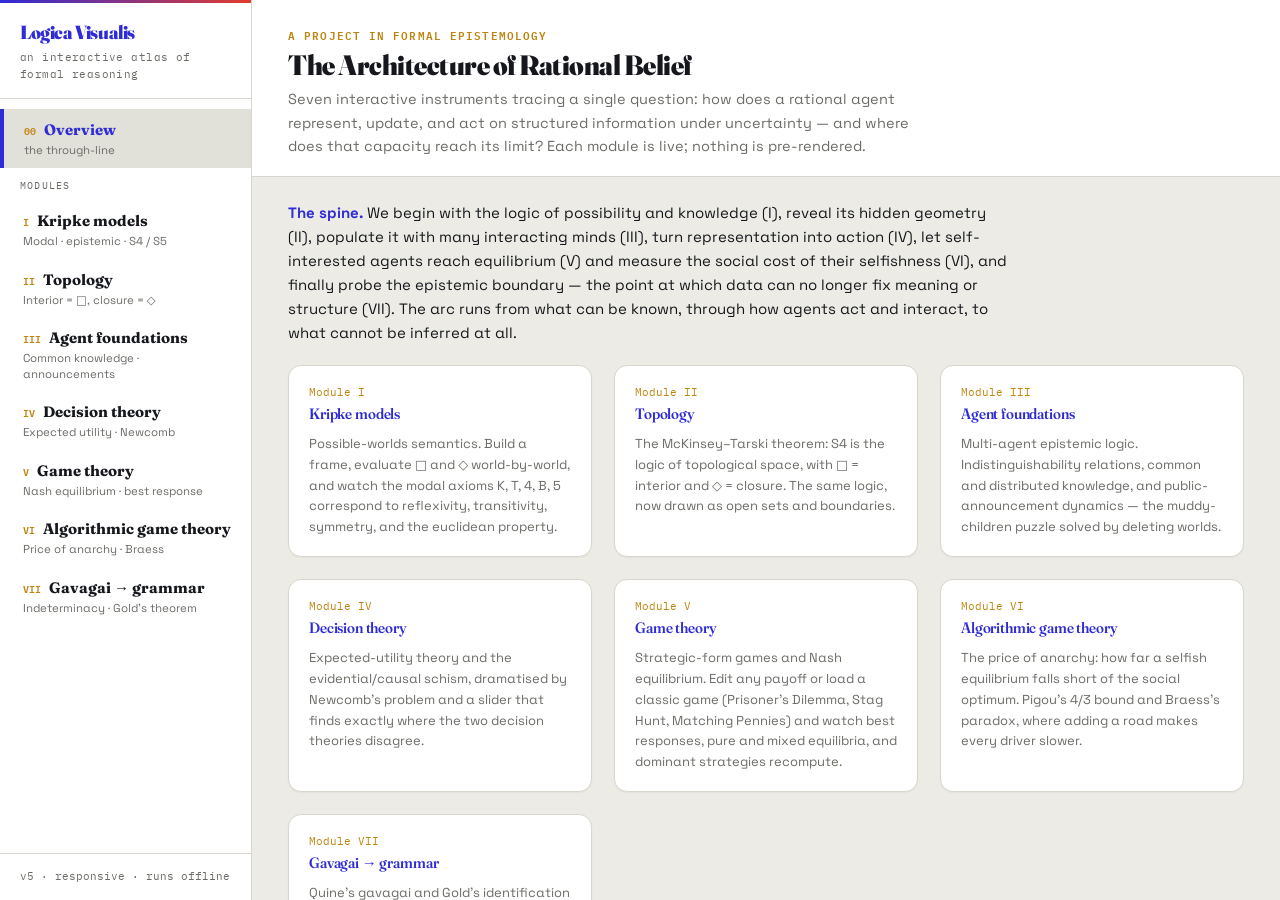
==== index.html @ fd9fca2f "Move site files to repository root" ====
<!DOCTYPE html>
<html lang="en">
<head>
  <meta charset="utf-8">
  <meta name="viewport" content="width=device-width, initial-scale=1">
  <title>Logica Visualis</title>
  <link rel="preconnect" href="https://fonts.googleapis.com">
  <link rel="preconnect" href="https://fonts.gstatic.com" crossorigin>
  <link href="https://fonts.googleapis.com/css2?family=Fraunces:ital,opsz,wght@0,9..144,500;0,9..144,600;0,9..144,900;1,9..144,500&family=Space+Grotesk:wght@400;500;700&family=IBM+Plex+Mono:ital,wght@0,400;0,500;0,600;1,400&display=swap" rel="stylesheet">
  <link rel="stylesheet" href="css/style.css?v=5">
</head>
<body>
  <button id="menuToggle" class="menu-toggle" aria-label="Toggle menu">☰</button>
  <div class="shell">
    <aside class="sidebar" id="sidebar"></aside>
    <main class="stage" id="stage"></main>
  </div>

  <!-- engine first, then modules in order, then the router -->
  <script src="js/core.js?v=5"></script>
  <script src="js/m1-kripke.js?v=5"></script>
  <script src="js/m2-topology.js?v=5"></script>
  <script src="js/m3-agents.js?v=5"></script>
  <script src="js/m4-decision.js?v=5"></script>
  <script src="js/m6-games.js?v=5"></script>
  <script src="js/m7-agt.js?v=5"></script>
  <script src="js/m5-grammar.js?v=5"></script>
  <script src="js/app.js?v=5"></script>
</body>
</html>
---- css/style.css ----
/* ===========================================================================
   style.css — "modern editorial" design system
   High-contrast ink & light, electric cobalt / vermilion / emerald accents.
   Type: Fraunces (display) · Space Grotesk (body/UI) · IBM Plex Mono (formulae)
   ========================================================================= */
:root{
  --ink:#15171c; --paper:#ecebe6; --parchment:#ffffff; --warm:#e2e1d9;
  --accent:#2f2cd6;   /* electric cobalt */
  --accent2:#e23b2e;  /* vermilion       */
  --accent3:#0e8a5f;  /* emerald         */
  --gold:#bf8410;     /* amber           */
  --rule:#d8d6cd; --muted:#6a6c66;
  --serif:'Fraunces','Georgia',serif;
  --body:'Space Grotesk',system-ui,-apple-system,sans-serif;
  --mono:'IBM Plex Mono','SFMono-Regular',monospace;
  --r:7px; --rl:13px;
  --sidebar:252px;
}
@media (prefers-color-scheme: dark){
  :root{
    --ink:#eef0f4; --paper:#0e1014; --parchment:#16181e; --warm:#222530;
    --accent:#8482ff; --accent2:#ff6a5a; --accent3:#3fc78f; --gold:#e0b250;
    --rule:#2a2d36; --muted:#9a9da6;
  }
}
*{box-sizing:border-box;margin:0;padding:0}
html,body{height:100%}
body{
  font-family:var(--body); background:var(--paper); color:var(--ink);
  font-size:15px; line-height:1.6; -webkit-font-smoothing:antialiased;
  font-feature-settings:"ss01","cv05";
}
h1,h2,h3,h4{font-family:var(--serif);font-weight:600;line-height:1.1;letter-spacing:-.01em;
  font-variation-settings:"opsz" 80,"SOFT" 30}
a{color:var(--accent);text-decoration:none}
code,.mono{font-family:var(--mono)}

/* ---- dashing polish (overrides a few base looks; vars above re-theme all) -- */
.brand{position:relative}
.brand::before{content:'';position:absolute;top:0;left:0;right:0;height:3px;
  background:linear-gradient(90deg,var(--accent),var(--accent2))}
.brand h1{font-weight:900;font-size:21px;letter-spacing:-.02em;
  font-variation-settings:"opsz" 144,"SOFT" 0,"WONK" 1}
.module-head .kicker{font-weight:600;color:var(--accent2)}
.module-head h2{font-size:33px;font-weight:900;
  font-variation-settings:"opsz" 144,"SOFT" 0,"WONK" 1}
.nav-item .ni-no{font-weight:600}
.nav-item.active{border-left-width:4px}
.card{box-shadow:0 1px 2px rgba(0,0,0,.04)}
.badge{letter-spacing:.01em}
.btn.primary,.btn.active{box-shadow:0 1px 0 rgba(0,0,0,.15)}


/* ---- shell -------------------------------------------------------------- */
.shell{display:grid;grid-template-columns:var(--sidebar) 1fr;height:100vh;overflow:hidden}

/* ---- sidebar ------------------------------------------------------------ */
.sidebar{
  background:var(--parchment);border-right:1px solid var(--rule);
  display:flex;flex-direction:column;overflow-y:auto;
}
.brand{padding:22px 20px 16px;border-bottom:1px solid var(--rule)}
.brand h1{font-size:19px;color:var(--accent);letter-spacing:-.4px}
.brand .tag{font-family:var(--mono);font-size:10.5px;color:var(--muted);margin-top:6px;letter-spacing:.04em}
.toc{padding:10px 0;flex:1}
.toc .label{font-family:var(--mono);font-size:10px;text-transform:uppercase;letter-spacing:.12em;color:var(--muted);padding:10px 20px 6px}
.nav-item{
  display:flex;flex-direction:column;gap:1px;padding:9px 20px;cursor:pointer;
  border-left:3px solid transparent;transition:background .12s;
}
.nav-item:hover{background:var(--warm)}
.nav-item.active{background:var(--warm);border-left-color:var(--accent)}
.nav-item .ni-no{font-family:var(--mono);font-size:10px;color:var(--gold)}
.nav-item .ni-title{font-family:var(--serif);font-size:15px;font-weight:700}
.nav-item.active .ni-title{color:var(--accent)}
.nav-item .ni-sub{font-size:11.5px;color:var(--muted);line-height:1.35}
.sidebar-foot{padding:14px 20px;border-top:1px solid var(--rule);font-size:11px;color:var(--muted);font-family:var(--mono)}

/* ---- stage -------------------------------------------------------------- */
.stage{overflow-y:auto;height:100vh}
.module-head{padding:26px 36px 18px;border-bottom:1px solid var(--rule);background:var(--parchment)}
.module-head .kicker{font-family:var(--mono);font-size:11px;letter-spacing:.1em;color:var(--gold);text-transform:uppercase}
.module-head h2{font-size:28px;margin:6px 0 8px;letter-spacing:-.5px}
.module-head p{color:var(--muted);max-width:70ch;font-size:14.5px}
.module-body{padding:24px 36px 60px}

/* ---- generic panels & cards -------------------------------------------- */
.grid{display:grid;gap:20px}
.card{background:var(--parchment);border:1px solid var(--rule);border-radius:var(--rl);padding:18px 20px}
.card h3{font-size:15px;margin-bottom:12px;color:var(--accent)}
.card h4{font-size:13px;font-family:var(--mono);font-weight:500;text-transform:uppercase;letter-spacing:.07em;color:var(--muted);margin-bottom:8px}
.muted{color:var(--muted)}
.prose{max-width:72ch}
.prose p{margin-bottom:12px}
.prose b{color:var(--accent)}

/* ---- controls ----------------------------------------------------------- */
button.btn,.btn{
  font-family:var(--mono);font-size:12px;padding:6px 13px;border:1px solid var(--rule);
  border-radius:var(--r);background:var(--paper);color:var(--ink);cursor:pointer;transition:all .13s;
}
.btn:hover{background:var(--warm)}
.btn.primary{background:var(--accent);color:#fff;border-color:var(--accent)}
.btn.primary:hover{opacity:.88}
.btn.active{background:var(--accent2);color:#fff;border-color:var(--accent2)}
.btn-row{display:flex;gap:7px;flex-wrap:wrap;align-items:center}

input[type=text],input[type=number],select{
  font-family:var(--mono);font-size:13px;background:var(--paper);color:var(--ink);
  border:1px solid var(--rule);border-radius:var(--r);padding:7px 10px;
}
input[type=text]:focus,input[type=number]:focus,select:focus{outline:none;border-color:var(--accent)}
input[type=range]{accent-color:var(--accent);width:100%}
label.lab{font-family:var(--mono);font-size:11.5px;color:var(--muted)}

.symrow{display:flex;flex-wrap:wrap;gap:5px;margin-top:8px}
.sym{font-family:var(--mono);font-size:14px;padding:3px 8px;border:1px solid var(--rule);border-radius:5px;background:var(--paper);cursor:pointer;color:var(--ink)}
.sym:hover{background:var(--warm)}

/* ---- badges ------------------------------------------------------------- */
.badge{display:inline-block;padding:2px 9px;border-radius:12px;font-family:var(--mono);font-size:11px;font-weight:600}
.b-ok{background:rgba(31,92,61,.16);color:var(--accent3)}
.b-no{background:rgba(124,44,44,.16);color:var(--accent2)}
.b-info{background:rgba(39,64,110,.14);color:var(--accent)}
.b-warn{background:rgba(169,121,27,.18);color:var(--gold)}
.tag-ok{color:var(--accent3);font-weight:600}
.tag-no{color:var(--accent2);font-weight:600}

/* ---- tables ------------------------------------------------------------- */
table.tbl{width:100%;border-collapse:collapse;font-family:var(--mono);font-size:12.5px}
table.tbl th{text-align:left;padding:5px 9px;border-bottom:1px solid var(--rule);color:var(--muted);font-weight:500}
table.tbl td{padding:5px 9px;border-bottom:1px solid var(--rule)}
table.tbl tr:last-child td{border-bottom:none}

/* ---- canvas wrap -------------------------------------------------------- */
.canvas-card{background:var(--paper);border:1px solid var(--rule);border-radius:var(--rl);overflow:hidden;position:relative}
canvas{display:block}
.tooltip{position:absolute;background:var(--parchment);border:1px solid var(--rule);border-radius:6px;padding:5px 9px;font-family:var(--mono);font-size:11px;pointer-events:none;opacity:0;transition:opacity .12s;z-index:5}

/* ---- axiom list --------------------------------------------------------- */
.axiom{display:flex;align-items:flex-start;gap:9px;padding:7px 10px;border:1px solid var(--rule);border-radius:7px;background:var(--paper);margin-bottom:6px}
.axiom .name{font-family:var(--mono);font-size:11px;font-weight:600;color:var(--accent);min-width:22px}
.axiom .f{font-family:var(--mono);font-size:12.5px;flex:1}
.axiom .st{margin-left:auto}

/* ---- two-col layouts ---------------------------------------------------- */
.split{display:grid;grid-template-columns:1fr 320px;gap:20px;align-items:start}
@media (max-width:1080px){.split{grid-template-columns:1fr}}
.split-even{display:grid;grid-template-columns:1fr 1fr;gap:20px;align-items:start}
@media (max-width:900px){.split-even{grid-template-columns:1fr}}

/* hypotheses / grammar list */
.hyp{display:flex;align-items:center;gap:10px;padding:8px 12px;border:1px solid var(--rule);border-radius:8px;margin-bottom:7px;background:var(--paper)}
.hyp .h-name{font-family:var(--serif);font-weight:700;font-size:14px}
.hyp .h-desc{font-size:12px;color:var(--muted)}
.hyp.dead{opacity:.4}
.hyp.dead .h-name{text-decoration:line-through}
.hyp.best{border-color:var(--accent);border-width:2px}

.chip{display:inline-block;font-family:var(--mono);font-size:11px;padding:2px 8px;border-radius:6px;background:var(--warm);color:var(--ink);margin:2px}
.chip.pos{background:rgba(31,92,61,.16);color:var(--accent3)}
.chip.neg{background:rgba(124,44,44,.16);color:var(--accent2)}

/* bars */
.bar-track{height:14px;background:var(--warm);border-radius:7px;overflow:hidden}
.bar-fill{height:100%;background:var(--accent);transition:width .25s}
.bar-fill.win{background:var(--accent3)}

/* ===========================================================================
   Responsive layout — desktop is the DEFAULT (.shell grid above); a single
   mobile breakpoint turns the sidebar into an off-canvas drawer. No competing
   !important blocks, so wide screens always get the grid.
   ========================================================================= */

/* hamburger button: hidden on desktop, shown only in the mobile drawer rules */
.menu-toggle{ display:none; }

/* overview cards */
.overview-grid{
  display:grid;
  grid-template-columns:repeat(3, minmax(220px, 1fr));
  gap:22px;
  margin-top:20px;
}
@media (max-width:1100px){
  .overview-grid{ grid-template-columns:repeat(2, minmax(220px, 1fr)); }
}

/* ---- mobile drawer (phones / narrow windows) --------------------------- */
@media (max-width:820px){
  html,body{ overflow-x:hidden; }

  .shell{ display:block; height:auto; min-height:100vh; overflow:visible; }

  .stage{ height:auto; min-height:100vh; overflow:visible; padding-top:64px; width:100%; }

  .sidebar{
    position:fixed; top:0; left:0; bottom:0;
    width:min(86vw, 320px); z-index:9998;
    background:var(--parchment);
    box-shadow:4px 0 26px rgba(0,0,0,.3);
    transform:translateX(-105%);
    transition:transform .25s ease;
  }
  body.menu-open .sidebar{ transform:translateX(0); }

  /* dim backdrop behind the open drawer (drawn on the toggle button's ::after-free body) */
  body.menu-open .stage::before{
    content:''; position:fixed; inset:0; background:rgba(0,0,0,.42); z-index:9997;
  }

  .menu-toggle{
    display:inline-flex; align-items:center; justify-content:center;
    position:fixed; top:12px; left:12px; z-index:10000;
    width:46px; height:46px; font-size:20px; cursor:pointer;
    font-family:var(--mono);
    background:var(--parchment); color:var(--ink);
    border:1px solid var(--rule); border-radius:11px;
    box-shadow:0 2px 12px rgba(0,0,0,.22);
  }

  .overview-grid{ grid-template-columns:1fr; }
  .module-head{ padding:60px 18px 16px; }
  .module-head h2{ font-size:21px; letter-spacing:-.3px; overflow-wrap:break-word; }
  .module-head p{ font-size:13.5px; }
  .module-body{ padding:18px 16px 70px; }
  .split, .split-even{ grid-template-columns:1fr; }
  canvas{ max-width:100%; }
}

/* scene (gavagai) */
.scene{position:relative;background:var(--paper);border:1px solid var(--rule);border-radius:var(--rl);min-height:200px;padding:16px;display:flex;align-items:center;justify-content:center;gap:30px;flex-wrap:wrap}
.utterance{font-family:var(--serif);font-style:italic;font-size:26px;color:var(--accent2)}

::-webkit-scrollbar{width:10px;height:10px}
::-webkit-scrollbar-thumb{background:var(--rule);border-radius:5px}
::-webkit-scrollbar-track{background:transparent}
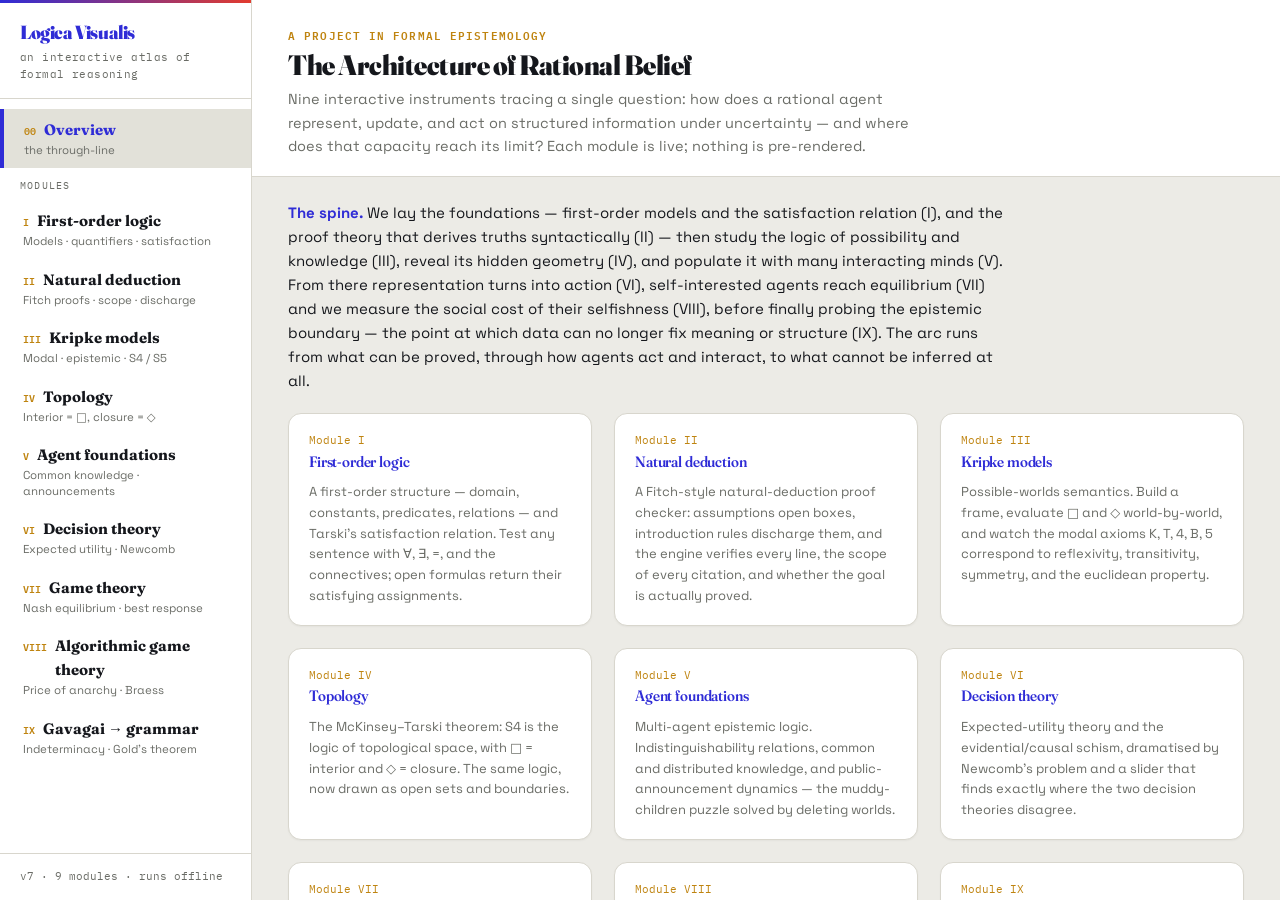
==== commit 6ee3ad33: "Move site files to repository root" ====
--- a/index.html
+++ b/index.html
@@ -7,7 +7,7 @@
   <link rel="preconnect" href="https://fonts.googleapis.com">
   <link rel="preconnect" href="https://fonts.gstatic.com" crossorigin>
   <link href="https://fonts.googleapis.com/css2?family=Fraunces:ital,opsz,wght@0,9..144,500;0,9..144,600;0,9..144,900;1,9..144,500&family=Space+Grotesk:wght@400;500;700&family=IBM+Plex+Mono:ital,wght@0,400;0,500;0,600;1,400&display=swap" rel="stylesheet">
-  <link rel="stylesheet" href="css/style.css?v=5">
+  <link rel="stylesheet" href="css/style.css?v=7">
 </head>
 <body>
   <button id="menuToggle" class="menu-toggle" aria-label="Toggle menu">☰</button>
@@ -17,14 +17,16 @@
   </div>
 
   <!-- engine first, then modules in order, then the router -->
-  <script src="js/core.js?v=5"></script>
-  <script src="js/m1-kripke.js?v=5"></script>
-  <script src="js/m2-topology.js?v=5"></script>
-  <script src="js/m3-agents.js?v=5"></script>
-  <script src="js/m4-decision.js?v=5"></script>
-  <script src="js/m6-games.js?v=5"></script>
-  <script src="js/m7-agt.js?v=5"></script>
-  <script src="js/m5-grammar.js?v=5"></script>
-  <script src="js/app.js?v=5"></script>
+  <script src="js/core.js?v=7"></script>
+  <script src="js/m8-fol.js?v=7"></script>
+  <script src="js/m9-nd.js?v=7"></script>
+  <script src="js/m1-kripke.js?v=7"></script>
+  <script src="js/m2-topology.js?v=7"></script>
+  <script src="js/m3-agents.js?v=7"></script>
+  <script src="js/m4-decision.js?v=7"></script>
+  <script src="js/m6-games.js?v=7"></script>
+  <script src="js/m7-agt.js?v=7"></script>
+  <script src="js/m5-grammar.js?v=7"></script>
+  <script src="js/app.js?v=7"></script>
 </body>
 </html>
